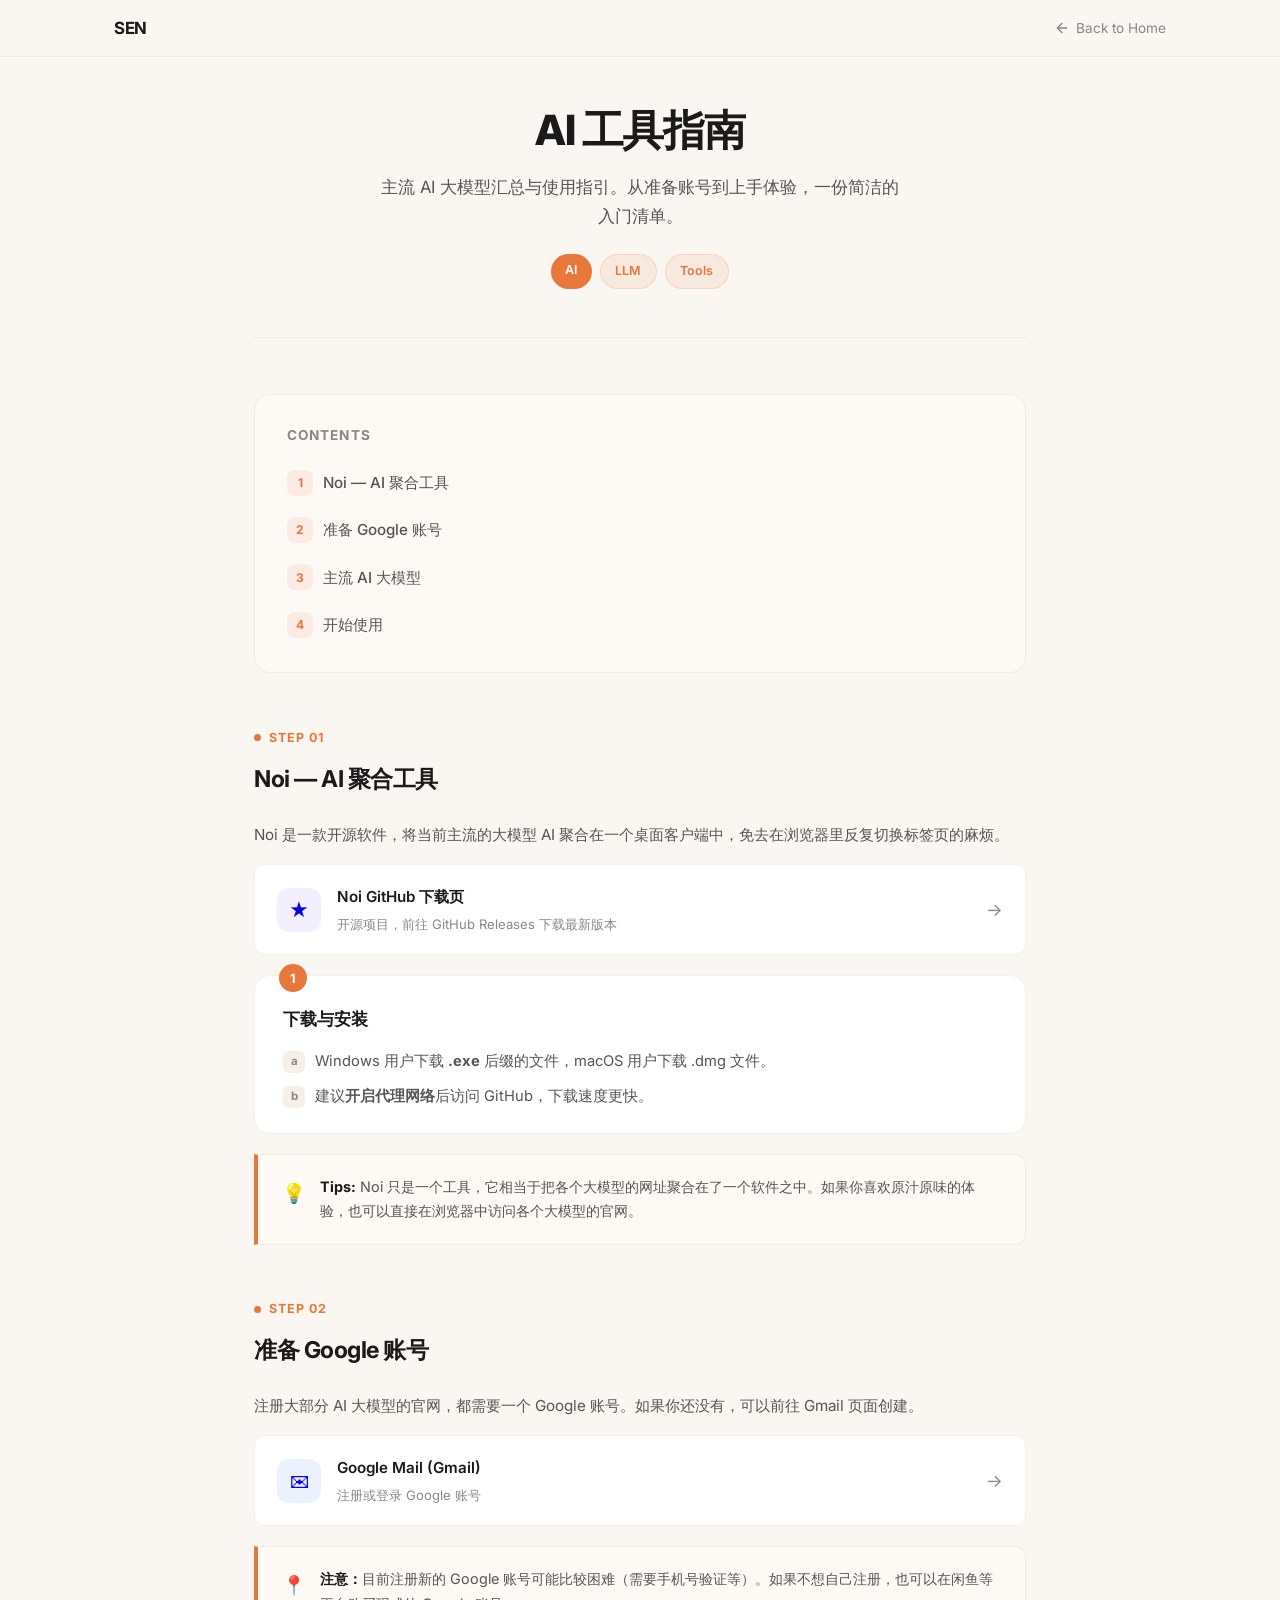
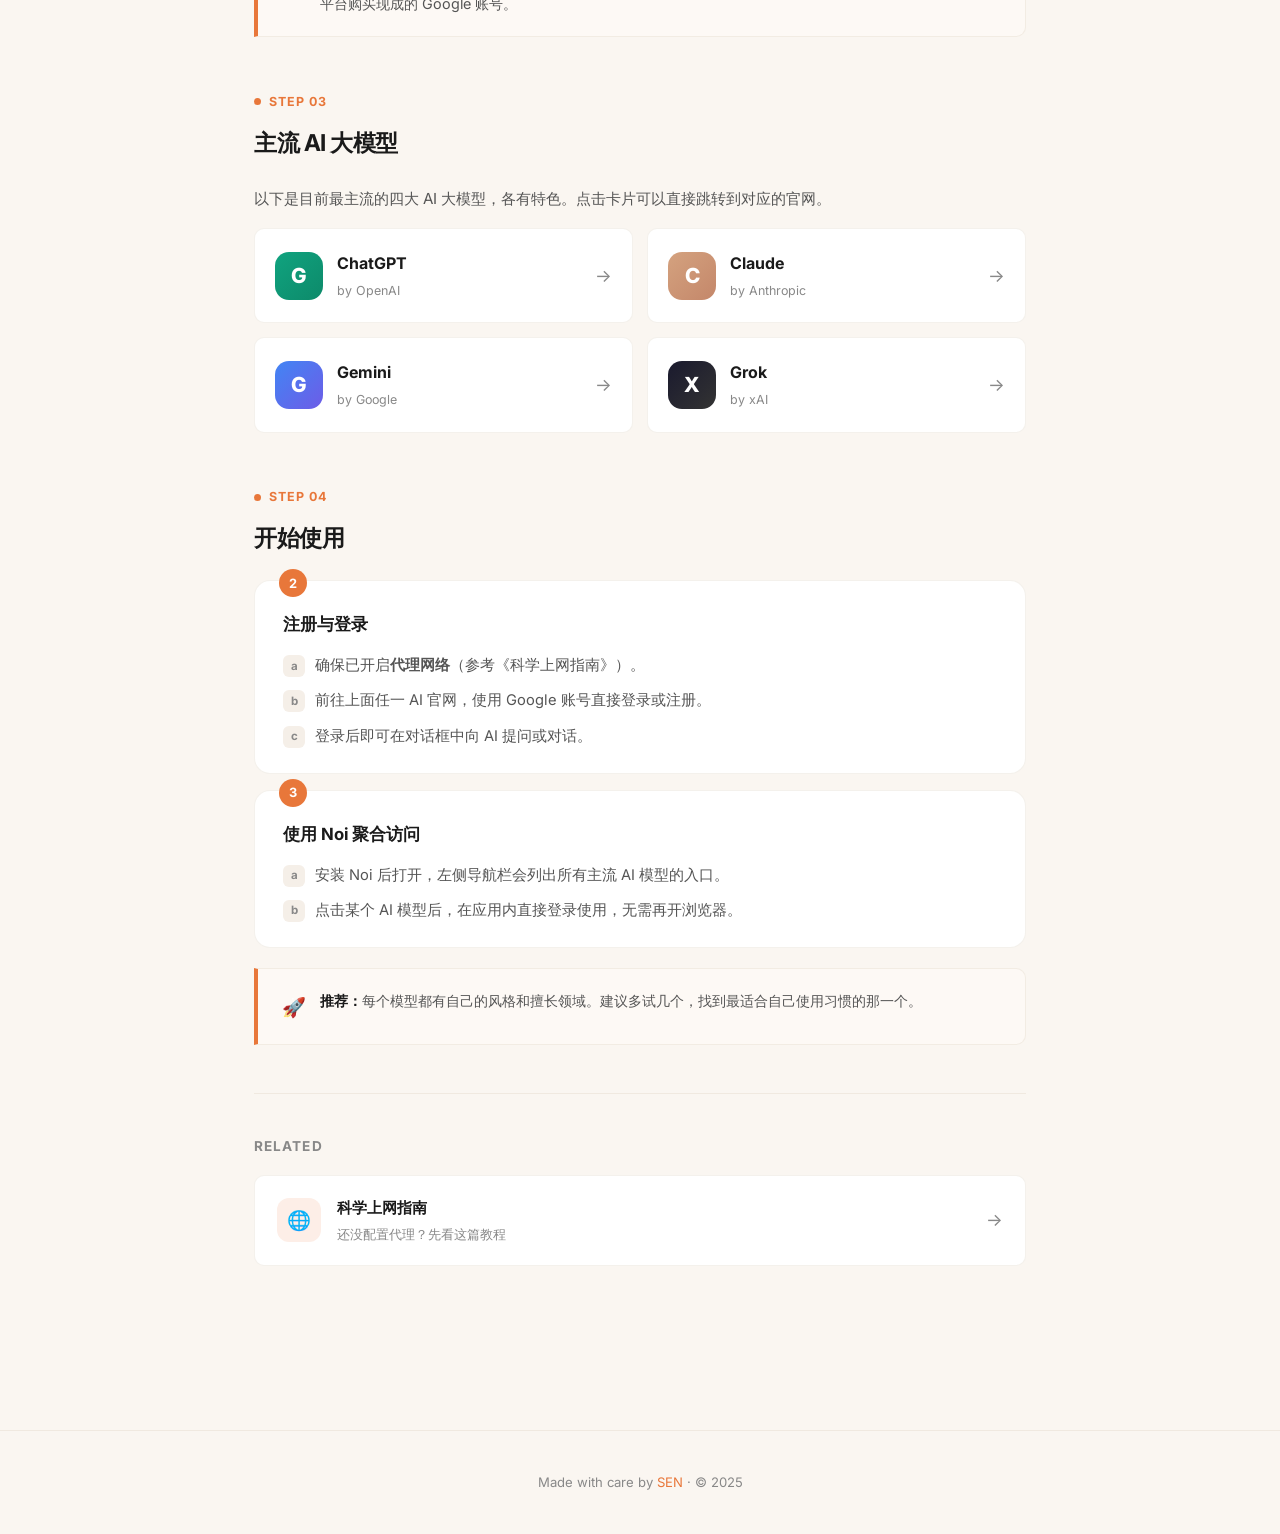
==== ai-guide.html @ 08b86397 "Add guide pages and redesign homepage to minimal editorial style - Add guide.html: proxy setup tutor" ====
<!DOCTYPE html>
<html lang="zh-CN">
<head>
    <meta charset="UTF-8">
    <meta name="viewport" content="width=device-width, initial-scale=1.0">
    <title>SEN - AI 工具指南</title>
    <meta name="description" content="主流 AI 大模型工具汇总与使用指引，从注册到上手。">
    <meta name="author" content="SEN">
    <link rel="icon" type="image/svg+xml" href="favicon.svg">
    <link rel="preconnect" href="https://fonts.googleapis.com">
    <link rel="preconnect" href="https://fonts.gstatic.com" crossorigin>
    <link href="https://fonts.googleapis.com/css2?family=Inter:wght@400;500;600;700;800&display=swap" rel="stylesheet">
    <style>
        *, *::before, *::after { margin: 0; padding: 0; box-sizing: border-box; }

        :root {
            --bg: #faf6f1;
            --bg-warm: #f5efe8;
            --surface: #ffffff;
            --surface-warm: #fdf9f5;
            --border: rgba(180, 160, 130, 0.15);
            --border-strong: rgba(180, 160, 130, 0.3);
            --text: #1a1a1a;
            --text-secondary: #555;
            --text-muted: #888;
            --accent: #e8773a;
            --accent-light: rgba(232, 119, 58, 0.1);
            --radius: 16px;
            --radius-sm: 10px;
            --max-w: 820px;
        }

        html { scroll-behavior: smooth; }

        body {
            font-family: 'Inter', -apple-system, BlinkMacSystemFont, 'PingFang SC', 'Noto Sans SC', sans-serif;
            color: var(--text);
            line-height: 1.8;
            -webkit-font-smoothing: antialiased;
            background: var(--bg);
            min-height: 100vh;
        }

        /* ===== Top Bar ===== */
        .top-bar {
            position: sticky;
            top: 0;
            z-index: 100;
            background: rgba(250, 246, 241, 0.85);
            backdrop-filter: blur(20px);
            -webkit-backdrop-filter: blur(20px);
            border-bottom: 1px solid var(--border);
            transition: box-shadow 0.3s;
        }
        .top-bar.scrolled { box-shadow: 0 2px 20px rgba(0,0,0,0.06); }
        .top-bar-inner {
            max-width: 1100px;
            margin: 0 auto;
            padding: 0 24px;
            height: 56px;
            display: flex;
            align-items: center;
            justify-content: space-between;
        }
        .top-bar-brand {
            font-weight: 700;
            font-size: 1.05rem;
            color: var(--text);
            text-decoration: none;
            letter-spacing: -0.02em;
        }
        .top-bar-back {
            font-size: 0.85rem;
            color: var(--text-muted);
            text-decoration: none;
            display: flex;
            align-items: center;
            gap: 6px;
            transition: color 0.2s;
        }
        .top-bar-back:hover { color: var(--accent); }
        .top-bar-back svg {
            width: 16px; height: 16px;
            stroke: currentColor; fill: none;
            stroke-width: 2; stroke-linecap: round; stroke-linejoin: round;
        }

        /* ===== Article ===== */
        .article-wrap {
            max-width: var(--max-w);
            margin: 0 auto;
            padding: 48px 24px 80px;
        }

        /* ===== Hero ===== */
        .article-hero {
            text-align: center;
            margin-bottom: 56px;
            padding-bottom: 48px;
            border-bottom: 1px solid var(--border);
        }
        .article-hero h1 {
            font-size: clamp(1.8rem, 4vw, 2.6rem);
            font-weight: 800;
            letter-spacing: -0.03em;
            line-height: 1.25;
            margin-bottom: 16px;
            color: var(--text);
        }
        .article-hero .subtitle {
            font-size: 1.05rem;
            color: var(--text-secondary);
            max-width: 520px;
            margin: 0 auto 24px;
            line-height: 1.7;
        }
        .article-tags {
            display: flex;
            gap: 8px;
            justify-content: center;
            flex-wrap: wrap;
        }
        .tag {
            display: inline-block;
            padding: 5px 14px;
            font-size: 0.78rem;
            font-weight: 600;
            border-radius: 20px;
            letter-spacing: 0.02em;
        }
        .tag-primary {
            background: var(--accent);
            color: #fff;
        }
        .tag-outline {
            background: var(--accent-light);
            color: var(--accent);
            border: 1px solid rgba(232, 119, 58, 0.2);
        }

        /* ===== TOC ===== */
        .toc-card {
            background: var(--surface-warm);
            border: 1px solid var(--border);
            border-radius: var(--radius);
            padding: 28px 32px;
            margin-bottom: 48px;
        }
        .toc-card h3 {
            font-size: 0.85rem;
            font-weight: 700;
            text-transform: uppercase;
            letter-spacing: 0.08em;
            color: var(--text-muted);
            margin-bottom: 16px;
        }
        .toc-list {
            list-style: none;
            display: flex;
            flex-direction: column;
            gap: 8px;
        }
        .toc-list li a {
            display: flex;
            align-items: center;
            gap: 10px;
            text-decoration: none;
            color: var(--text-secondary);
            font-size: 0.95rem;
            font-weight: 500;
            padding: 6px 0;
            transition: color 0.2s;
        }
        .toc-list li a:hover { color: var(--accent); }
        .toc-num {
            display: inline-flex;
            align-items: center;
            justify-content: center;
            width: 26px; height: 26px;
            border-radius: 8px;
            font-size: 0.75rem;
            font-weight: 700;
            background: var(--accent-light);
            color: var(--accent);
            flex-shrink: 0;
        }

        /* ===== Content Sections ===== */
        .content-section {
            margin-bottom: 48px;
        }
        .section-anchor {
            display: block;
            position: relative;
            top: -72px;
            visibility: hidden;
        }
        .section-label {
            display: inline-flex;
            align-items: center;
            gap: 8px;
            font-size: 0.78rem;
            font-weight: 700;
            text-transform: uppercase;
            letter-spacing: 0.08em;
            color: var(--accent);
            margin-bottom: 10px;
        }
        .section-label .dot {
            width: 7px; height: 7px;
            border-radius: 50%;
            background: var(--accent);
        }
        .content-section h2 {
            font-size: 1.45rem;
            font-weight: 700;
            letter-spacing: -0.02em;
            margin-bottom: 20px;
            color: var(--text);
        }
        .content-section p {
            color: var(--text-secondary);
            font-size: 0.95rem;
            margin-bottom: 16px;
        }

        /* ===== Link Cards ===== */
        .link-cards {
            display: grid;
            gap: 14px;
            margin-bottom: 20px;
        }
        .link-card {
            display: flex;
            align-items: center;
            gap: 16px;
            background: var(--surface);
            border: 1px solid var(--border);
            border-radius: var(--radius-sm);
            padding: 18px 22px;
            text-decoration: none;
            transition: all 0.25s;
            position: relative;
            overflow: hidden;
        }
        .link-card::before {
            content: '';
            position: absolute;
            left: 0; top: 0; bottom: 0;
            width: 4px;
            background: var(--accent);
            border-radius: 0 4px 4px 0;
            opacity: 0;
            transition: opacity 0.25s;
        }
        .link-card:hover {
            border-color: var(--border-strong);
            transform: translateY(-2px);
            box-shadow: 0 8px 24px rgba(0,0,0,0.06);
        }
        .link-card:hover::before { opacity: 1; }
        .link-card-icon {
            width: 44px; height: 44px;
            border-radius: 12px;
            display: flex;
            align-items: center;
            justify-content: center;
            font-size: 1.2rem;
            flex-shrink: 0;
        }
        .link-card-icon.purple { background: rgba(139, 92, 246, 0.1); }
        .link-card-icon.blue { background: rgba(59, 130, 246, 0.1); }
        .link-card-icon.green { background: rgba(34, 197, 94, 0.1); }
        .link-card-icon.orange { background: rgba(232, 119, 58, 0.12); }
        .link-card-icon.red { background: rgba(239, 68, 68, 0.1); }
        .link-card-info { flex: 1; min-width: 0; }
        .link-card-name {
            font-weight: 600;
            font-size: 0.95rem;
            color: var(--text);
            margin-bottom: 2px;
        }
        .link-card-desc {
            font-size: 0.82rem;
            color: var(--text-muted);
        }
        .link-card-arrow {
            color: var(--text-muted);
            font-size: 1.1rem;
            transition: transform 0.2s, color 0.2s;
        }
        .link-card:hover .link-card-arrow {
            transform: translateX(3px);
            color: var(--accent);
        }

        /* ===== AI Model Grid ===== */
        .ai-grid {
            display: grid;
            grid-template-columns: repeat(2, 1fr);
            gap: 14px;
            margin-bottom: 20px;
        }
        .ai-card {
            display: flex;
            align-items: center;
            gap: 14px;
            background: var(--surface);
            border: 1px solid var(--border);
            border-radius: var(--radius-sm);
            padding: 20px;
            text-decoration: none;
            transition: all 0.25s;
        }
        .ai-card:hover {
            border-color: var(--border-strong);
            transform: translateY(-2px);
            box-shadow: 0 8px 24px rgba(0,0,0,0.06);
        }
        .ai-logo {
            width: 48px; height: 48px;
            border-radius: 14px;
            display: flex;
            align-items: center;
            justify-content: center;
            font-size: 1.3rem;
            font-weight: 800;
            flex-shrink: 0;
            color: #fff;
        }
        .ai-logo.gpt { background: linear-gradient(135deg, #10a37f, #0d8a6a); }
        .ai-logo.claude { background: linear-gradient(135deg, #d4a27f, #c4876a); }
        .ai-logo.gemini { background: linear-gradient(135deg, #4285f4, #6d5ce7); }
        .ai-logo.grok { background: linear-gradient(135deg, #1a1a2e, #333); }
        .ai-card-info { flex: 1; min-width: 0; }
        .ai-card-name {
            font-weight: 700;
            font-size: 1rem;
            color: var(--text);
            margin-bottom: 2px;
        }
        .ai-card-maker {
            font-size: 0.78rem;
            color: var(--text-muted);
        }
        .ai-card-arrow {
            color: var(--text-muted);
            font-size: 1.1rem;
            transition: transform 0.2s, color 0.2s;
        }
        .ai-card:hover .ai-card-arrow {
            transform: translateX(3px);
            color: var(--accent);
        }

        /* ===== Callout ===== */
        .callout {
            display: flex;
            gap: 14px;
            background: var(--surface-warm);
            border: 1px solid var(--border);
            border-left: 4px solid var(--accent);
            border-radius: 0 var(--radius-sm) var(--radius-sm) 0;
            padding: 20px 24px;
            margin-top: 20px;
        }
        .callout-icon {
            font-size: 1.2rem;
            flex-shrink: 0;
            margin-top: 1px;
        }
        .callout-text {
            font-size: 0.9rem;
            color: var(--text-secondary);
            line-height: 1.7;
        }
        .callout-text strong { color: var(--text); }

        /* ===== Step Cards ===== */
        .steps {
            display: flex;
            flex-direction: column;
            gap: 16px;
        }
        .step-card {
            background: var(--surface);
            border: 1px solid var(--border);
            border-radius: var(--radius);
            padding: 24px 28px;
            position: relative;
        }
        .step-num {
            position: absolute;
            top: -12px; left: 24px;
            background: var(--accent);
            color: #fff;
            width: 28px; height: 28px;
            border-radius: 50%;
            display: flex;
            align-items: center;
            justify-content: center;
            font-size: 0.8rem;
            font-weight: 700;
        }
        .step-card h3 {
            font-size: 1.05rem;
            font-weight: 700;
            margin-bottom: 14px;
            color: var(--text);
            padding-top: 4px;
        }
        .step-list {
            list-style: none;
            display: flex;
            flex-direction: column;
            gap: 10px;
        }
        .step-list li {
            display: flex;
            gap: 10px;
            font-size: 0.92rem;
            color: var(--text-secondary);
            line-height: 1.7;
        }
        .step-list li .step-letter {
            flex-shrink: 0;
            width: 22px; height: 22px;
            border-radius: 6px;
            background: var(--bg-warm);
            display: flex;
            align-items: center;
            justify-content: center;
            font-size: 0.72rem;
            font-weight: 700;
            color: var(--text-muted);
            margin-top: 2px;
        }

        /* ===== Related Link ===== */
        .related-section {
            margin-top: 48px;
            padding-top: 40px;
            border-top: 1px solid var(--border);
        }
        .related-section h3 {
            font-size: 0.85rem;
            font-weight: 700;
            text-transform: uppercase;
            letter-spacing: 0.08em;
            color: var(--text-muted);
            margin-bottom: 16px;
        }

        /* ===== Footer ===== */
        .article-footer {
            text-align: center;
            padding: 40px 24px;
            border-top: 1px solid var(--border);
            margin-top: 64px;
        }
        .article-footer p {
            font-size: 0.82rem;
            color: var(--text-muted);
        }
        .article-footer a {
            color: var(--accent);
            text-decoration: none;
        }
        .article-footer a:hover { text-decoration: underline; }

        /* ===== Animations ===== */
        .fade-in {
            opacity: 0;
            transform: translateY(20px);
            transition: opacity 0.6s ease, transform 0.6s ease;
        }
        .fade-in.visible {
            opacity: 1;
            transform: translateY(0);
        }

        /* ===== Responsive ===== */
        @media (max-width: 640px) {
            .article-wrap { padding: 32px 16px 60px; }
            .article-hero { margin-bottom: 40px; padding-bottom: 36px; }
            .article-hero h1 { font-size: 1.6rem; }
            .toc-card { padding: 20px; }
            .step-card { padding: 20px; }
            .ai-grid { grid-template-columns: 1fr; }
            .link-card { padding: 14px 16px; }
            .callout { padding: 16px; }
        }
    </style>
</head>
<body>

<!-- Top Bar -->
<header class="top-bar" id="topBar">
    <div class="top-bar-inner">
        <a href="index.html" class="top-bar-brand">SEN</a>
        <a href="index.html" class="top-bar-back">
            <svg viewBox="0 0 24 24"><path d="M19 12H5M12 19l-7-7 7-7"/></svg>
            Back to Home
        </a>
    </div>
</header>

<!-- Article -->
<main class="article-wrap">

    <!-- Hero -->
    <div class="article-hero fade-in">
        <h1>AI 工具指南</h1>
        <p class="subtitle">主流 AI 大模型汇总与使用指引。从准备账号到上手体验，一份简洁的入门清单。</p>
        <div class="article-tags">
            <span class="tag tag-primary">AI</span>
            <span class="tag tag-outline">LLM</span>
            <span class="tag tag-outline">Tools</span>
        </div>
    </div>

    <!-- TOC -->
    <div class="toc-card fade-in">
        <h3>Contents</h3>
        <ol class="toc-list">
            <li><a href="#section-noi"><span class="toc-num">1</span> Noi — AI 聚合工具</a></li>
            <li><a href="#section-account"><span class="toc-num">2</span> 准备 Google 账号</a></li>
            <li><a href="#section-models"><span class="toc-num">3</span> 主流 AI 大模型</a></li>
            <li><a href="#section-start"><span class="toc-num">4</span> 开始使用</a></li>
        </ol>
    </div>

    <!-- Section 1: Noi -->
    <div class="content-section fade-in">
        <span class="section-anchor" id="section-noi"></span>
        <div class="section-label"><span class="dot"></span> STEP 01</div>
        <h2>Noi — AI 聚合工具</h2>
        <p>Noi 是一款开源软件，将当前主流的大模型 AI 聚合在一个桌面客户端中，免去在浏览器里反复切换标签页的麻烦。</p>

        <div class="link-cards">
            <a href="https://github.com/lencx/Noi/releases/tag/v1.1.0" target="_blank" rel="noopener" class="link-card">
                <div class="link-card-icon purple">&#9733;</div>
                <div class="link-card-info">
                    <div class="link-card-name">Noi GitHub 下载页</div>
                    <div class="link-card-desc">开源项目，前往 GitHub Releases 下载最新版本</div>
                </div>
                <span class="link-card-arrow">&rarr;</span>
            </a>
        </div>

        <div class="steps">
            <div class="step-card">
                <div class="step-num">1</div>
                <h3>下载与安装</h3>
                <ul class="step-list">
                    <li>
                        <span class="step-letter">a</span>
                        <span>Windows 用户下载 <strong>.exe</strong> 后缀的文件，macOS 用户下载 .dmg 文件。</span>
                    </li>
                    <li>
                        <span class="step-letter">b</span>
                        <span>建议<strong>开启代理网络</strong>后访问 GitHub，下载速度更快。</span>
                    </li>
                </ul>
            </div>
        </div>

        <div class="callout" style="margin-top: 20px;">
            <div class="callout-icon">&#128161;</div>
            <div class="callout-text">
                <strong>Tips:</strong> Noi 只是一个工具，它相当于把各个大模型的网址聚合在了一个软件之中。如果你喜欢原汁原味的体验，也可以直接在浏览器中访问各个大模型的官网。
            </div>
        </div>
    </div>

    <!-- Section 2: Google Account -->
    <div class="content-section fade-in">
        <span class="section-anchor" id="section-account"></span>
        <div class="section-label"><span class="dot"></span> STEP 02</div>
        <h2>准备 Google 账号</h2>
        <p>注册大部分 AI 大模型的官网，都需要一个 Google 账号。如果你还没有，可以前往 Gmail 页面创建。</p>

        <div class="link-cards">
            <a href="https://mail.google.com/" target="_blank" rel="noopener" class="link-card">
                <div class="link-card-icon blue">&#9993;</div>
                <div class="link-card-info">
                    <div class="link-card-name">Google Mail (Gmail)</div>
                    <div class="link-card-desc">注册或登录 Google 账号</div>
                </div>
                <span class="link-card-arrow">&rarr;</span>
            </a>
        </div>

        <div class="callout">
            <div class="callout-icon">&#128205;</div>
            <div class="callout-text">
                <strong>注意：</strong>目前注册新的 Google 账号可能比较困难（需要手机号验证等）。如果不想自己注册，也可以在闲鱼等平台购买现成的 Google 账号。
            </div>
        </div>
    </div>

    <!-- Section 3: AI Models -->
    <div class="content-section fade-in">
        <span class="section-anchor" id="section-models"></span>
        <div class="section-label"><span class="dot"></span> STEP 03</div>
        <h2>主流 AI 大模型</h2>
        <p>以下是目前最主流的四大 AI 大模型，各有特色。点击卡片可以直接跳转到对应的官网。</p>

        <div class="ai-grid">
            <a href="https://chatgpt.com/" target="_blank" rel="noopener" class="ai-card">
                <div class="ai-logo gpt">G</div>
                <div class="ai-card-info">
                    <div class="ai-card-name">ChatGPT</div>
                    <div class="ai-card-maker">by OpenAI</div>
                </div>
                <span class="ai-card-arrow">&rarr;</span>
            </a>
            <a href="https://claude.ai/" target="_blank" rel="noopener" class="ai-card">
                <div class="ai-logo claude">C</div>
                <div class="ai-card-info">
                    <div class="ai-card-name">Claude</div>
                    <div class="ai-card-maker">by Anthropic</div>
                </div>
                <span class="ai-card-arrow">&rarr;</span>
            </a>
            <a href="https://gemini.google.com/" target="_blank" rel="noopener" class="ai-card">
                <div class="ai-logo gemini">G</div>
                <div class="ai-card-info">
                    <div class="ai-card-name">Gemini</div>
                    <div class="ai-card-maker">by Google</div>
                </div>
                <span class="ai-card-arrow">&rarr;</span>
            </a>
            <a href="https://grok.com/" target="_blank" rel="noopener" class="ai-card">
                <div class="ai-logo grok">X</div>
                <div class="ai-card-info">
                    <div class="ai-card-name">Grok</div>
                    <div class="ai-card-maker">by xAI</div>
                </div>
                <span class="ai-card-arrow">&rarr;</span>
            </a>
        </div>
    </div>

    <!-- Section 4: Get Started -->
    <div class="content-section fade-in">
        <span class="section-anchor" id="section-start"></span>
        <div class="section-label"><span class="dot"></span> STEP 04</div>
        <h2>开始使用</h2>

        <div class="steps">
            <div class="step-card">
                <div class="step-num">2</div>
                <h3>注册与登录</h3>
                <ul class="step-list">
                    <li>
                        <span class="step-letter">a</span>
                        <span>确保已开启<strong>代理网络</strong>（参考《科学上网指南》）。</span>
                    </li>
                    <li>
                        <span class="step-letter">b</span>
                        <span>前往上面任一 AI 官网，使用 Google 账号直接登录或注册。</span>
                    </li>
                    <li>
                        <span class="step-letter">c</span>
                        <span>登录后即可在对话框中向 AI 提问或对话。</span>
                    </li>
                </ul>
            </div>
            <div class="step-card">
                <div class="step-num">3</div>
                <h3>使用 Noi 聚合访问</h3>
                <ul class="step-list">
                    <li>
                        <span class="step-letter">a</span>
                        <span>安装 Noi 后打开，左侧导航栏会列出所有主流 AI 模型的入口。</span>
                    </li>
                    <li>
                        <span class="step-letter">b</span>
                        <span>点击某个 AI 模型后，在应用内直接登录使用，无需再开浏览器。</span>
                    </li>
                </ul>
            </div>
        </div>

        <div class="callout" style="margin-top: 20px;">
            <div class="callout-icon">&#128640;</div>
            <div class="callout-text">
                <strong>推荐：</strong>每个模型都有自己的风格和擅长领域。建议多试几个，找到最适合自己使用习惯的那一个。
            </div>
        </div>
    </div>

    <!-- Related -->
    <div class="related-section fade-in">
        <h3>Related</h3>
        <div class="link-cards">
            <a href="guide.html" class="link-card">
                <div class="link-card-icon orange">&#127760;</div>
                <div class="link-card-info">
                    <div class="link-card-name">科学上网指南</div>
                    <div class="link-card-desc">还没配置代理？先看这篇教程</div>
                </div>
                <span class="link-card-arrow">&rarr;</span>
            </a>
        </div>
    </div>

</main>

<!-- Footer -->
<footer class="article-footer">
    <p>Made with care by <a href="index.html">SEN</a> &middot; &copy; 2025</p>
</footer>

<script>
// Fade-in on scroll
const obs = new IntersectionObserver((entries) => {
    entries.forEach(e => {
        if (e.isIntersecting) {
            e.target.classList.add('visible');
            obs.unobserve(e.target);
        }
    });
}, { threshold: 0.15 });

document.querySelectorAll('.fade-in').forEach(el => obs.observe(el));

// Top bar scroll shadow
const topBar = document.getElementById('topBar');
window.addEventListener('scroll', () => {
    topBar.classList.toggle('scrolled', window.scrollY > 10);
}, { passive: true });
</script>

</body>
</html>
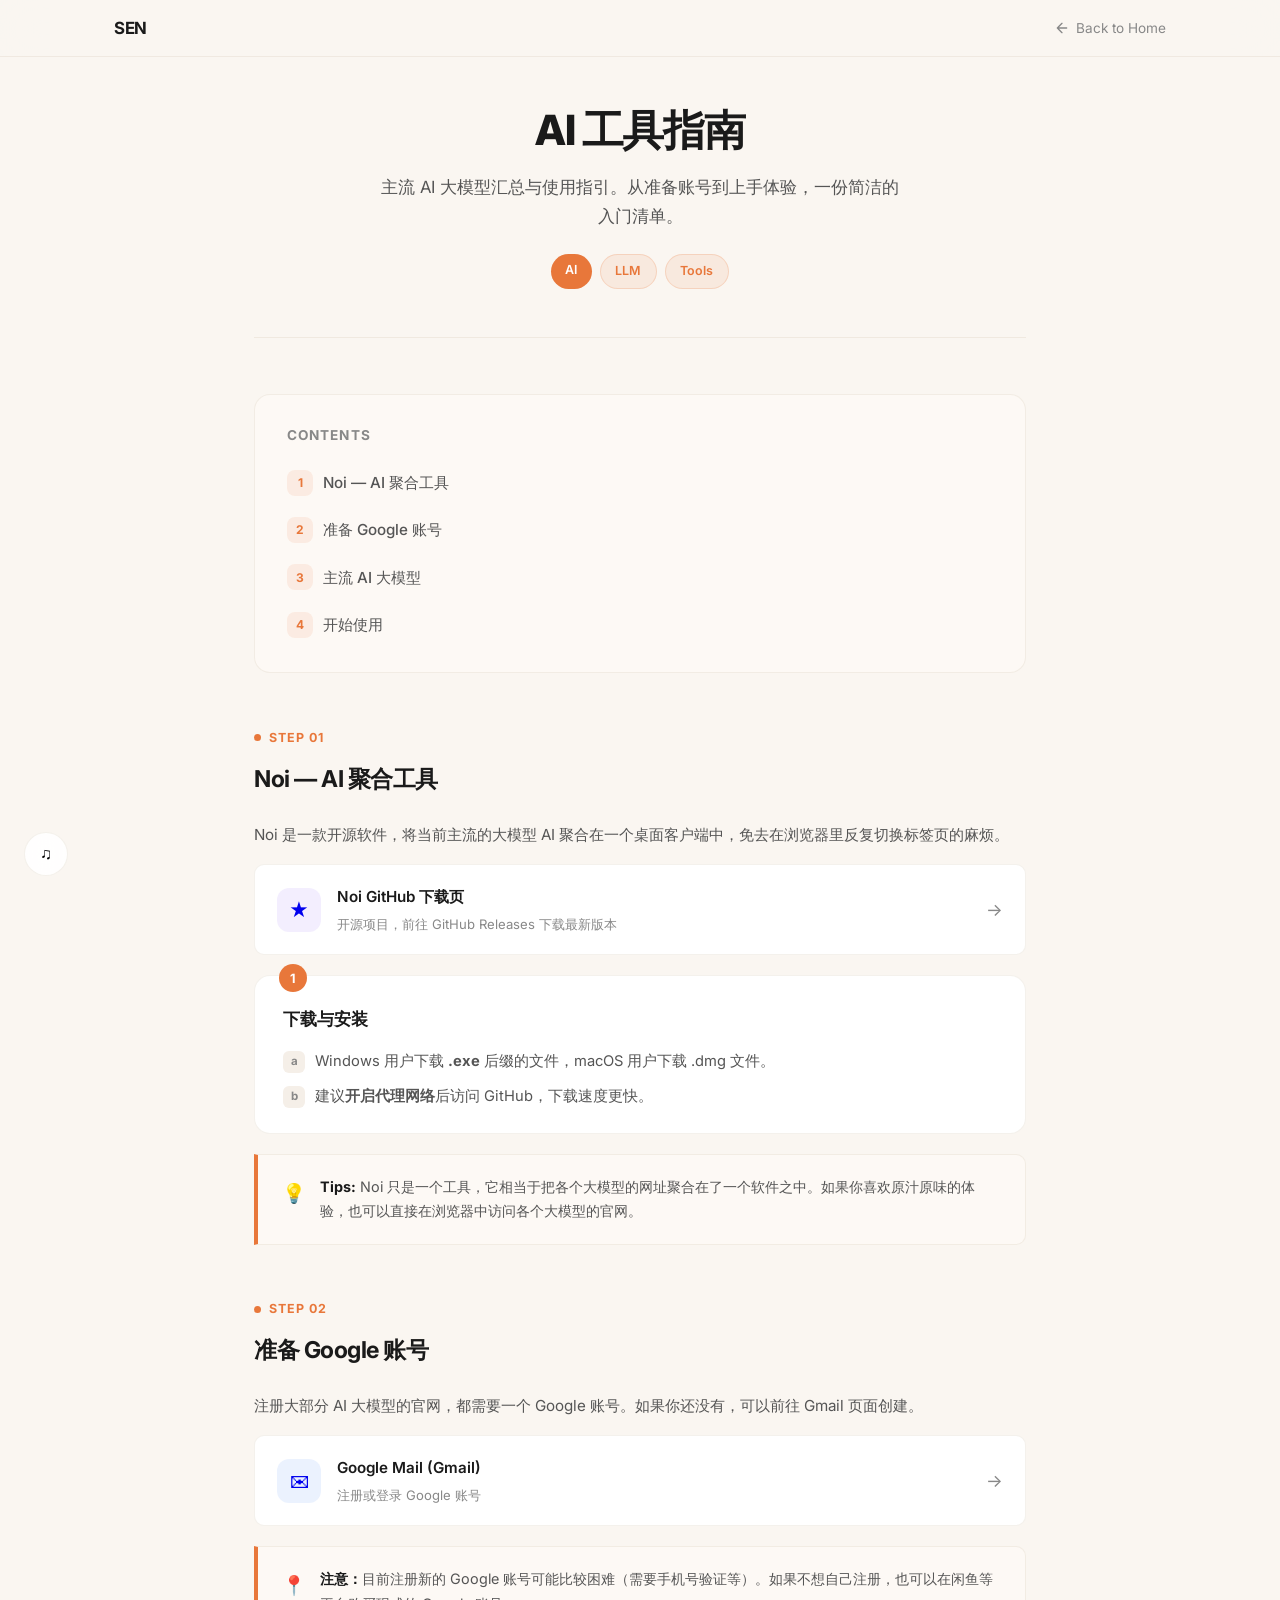
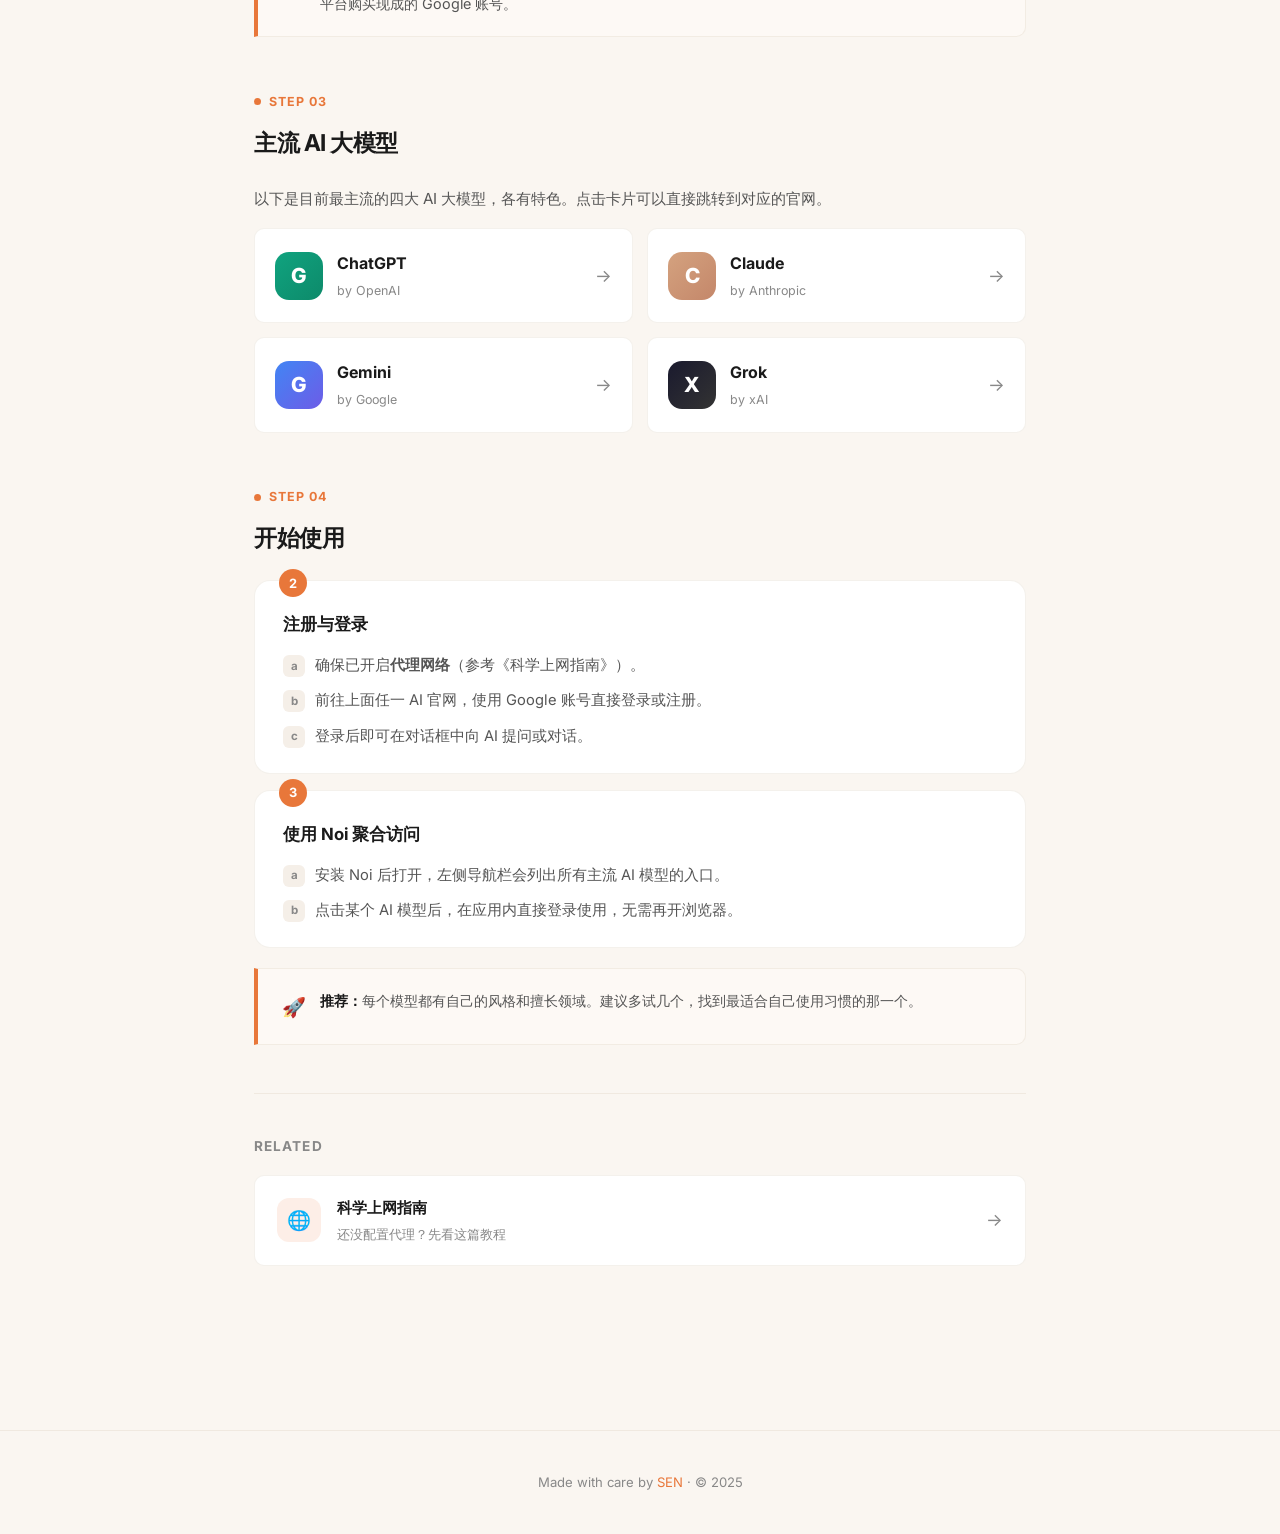
==== commit 08978bdf: "Add BGM player to guide, ai-guide, and resources pages All pages now share the same senGlobalBgmStat" ====
--- a/ai-guide.html
+++ b/ai-guide.html
@@ -10,6 +10,7 @@
     <link rel="preconnect" href="https://fonts.googleapis.com">
     <link rel="preconnect" href="https://fonts.gstatic.com" crossorigin>
     <link href="https://fonts.googleapis.com/css2?family=Inter:wght@400;500;600;700;800&display=swap" rel="stylesheet">
+    <link rel="preload" as="audio" href="assets/老街.mp3">
     <style>
         *, *::before, *::after { margin: 0; padding: 0; box-sizing: border-box; }
 
@@ -478,6 +479,29 @@
             opacity: 1;
             transform: translateY(0);
         }
+
+        /* ===== BGM Button ===== */
+        .bgm-btn {
+            position: fixed;
+            bottom: 24px;
+            left: 24px;
+            width: 44px;
+            height: 44px;
+            border-radius: 50%;
+            border: 1px solid var(--border);
+            background: rgba(255,255,255,0.9);
+            backdrop-filter: blur(12px);
+            cursor: pointer;
+            z-index: 100;
+            display: inline-flex;
+            align-items: center;
+            justify-content: center;
+            font-size: 1rem;
+            transition: all 0.2s;
+        }
+        .bgm-btn:hover { background: var(--accent); color: #fff; border-color: var(--accent); }
+        .bgm-btn.playing .bgm-disc { animation: bgmSpin 3s linear infinite; }
+        @keyframes bgmSpin { to { transform: rotate(360deg); } }
 
         /* ===== Responsive ===== */
         @media (max-width: 640px) {
@@ -733,5 +757,84 @@
 }, { passive: true });
 </script>
 
+<!-- BGM -->
+<audio id="bgm" loop preload="auto">
+    <source src="assets/老街.mp3" type="audio/mpeg">
+</audio>
+<button class="bgm-btn" id="bgmBtn" aria-label="Toggle music">
+    <span class="bgm-disc" id="bgmDisc">&#x266B;</span>
+</button>
+
+<script>
+(function() {
+    var bgm = document.getElementById('bgm');
+    var btn = document.getElementById('bgmBtn');
+    var STATE_KEY = 'senGlobalBgmState';
+    var interactEvents = ['click','touchstart','pointerdown','keydown'];
+    var saveTimer = null;
+
+    function readState() {
+        try { return JSON.parse(localStorage.getItem(STATE_KEY) || '{}'); }
+        catch (e) { return {}; }
+    }
+    function writeState(partial) {
+        var prev = readState();
+        localStorage.setItem(STATE_KEY, JSON.stringify(Object.assign({}, prev, partial, { updatedAt: Date.now() })));
+    }
+
+    var savedState = readState();
+    bgm.volume = typeof savedState.volume === 'number' ? savedState.volume : 0.35;
+
+    function syncButtonState() { btn.classList.toggle('playing', !bgm.paused); }
+    function persistPlaybackState() {
+        writeState({ currentTime: bgm.currentTime || 0, paused: bgm.paused, volume: bgm.volume });
+    }
+    function startProgressSync() {
+        if (saveTimer) clearInterval(saveTimer);
+        saveTimer = setInterval(function() { if (!bgm.paused) persistPlaybackState(); }, 1000);
+    }
+    function stopProgressSync() {
+        if (saveTimer) { clearInterval(saveTimer); saveTimer = null; }
+    }
+    function restoreTime() {
+        var state = readState();
+        if (typeof state.currentTime === 'number' && !isNaN(state.currentTime)) {
+            try { bgm.currentTime = state.currentTime; } catch (e) {}
+        }
+    }
+    function tryAutoPlay() {
+        var state = readState();
+        if (state.paused === true) return;
+        bgm.play().then(function() {
+            syncButtonState(); persistPlaybackState(); startProgressSync();
+            interactEvents.forEach(function(e) { document.removeEventListener(e, tryAutoPlay, true); });
+        }).catch(function() {});
+    }
+
+    if (bgm.readyState >= 1) restoreTime();
+    else bgm.addEventListener('loadedmetadata', restoreTime, { once: true });
+    tryAutoPlay();
+    interactEvents.forEach(function(e) { document.addEventListener(e, tryAutoPlay, { capture: true }); });
+
+    btn.addEventListener('click', function() {
+        if (!bgm.paused) {
+            bgm.pause(); syncButtonState(); persistPlaybackState(); stopProgressSync();
+        } else {
+            bgm.play().then(function() {
+                syncButtonState(); persistPlaybackState(); startProgressSync();
+                interactEvents.forEach(function(e) { document.removeEventListener(e, tryAutoPlay, true); });
+            }).catch(function() {});
+        }
+    });
+
+    bgm.addEventListener('pause', function() { syncButtonState(); persistPlaybackState(); stopProgressSync(); });
+    bgm.addEventListener('play', function() { syncButtonState(); persistPlaybackState(); startProgressSync(); });
+    bgm.addEventListener('ended', function() { writeState({ currentTime: 0, paused: false, volume: bgm.volume }); });
+    window.addEventListener('beforeunload', persistPlaybackState);
+    document.addEventListener('visibilitychange', function() { if (document.hidden) persistPlaybackState(); });
+    syncButtonState();
+})();
+</script>
+
 </body>
 </html>
